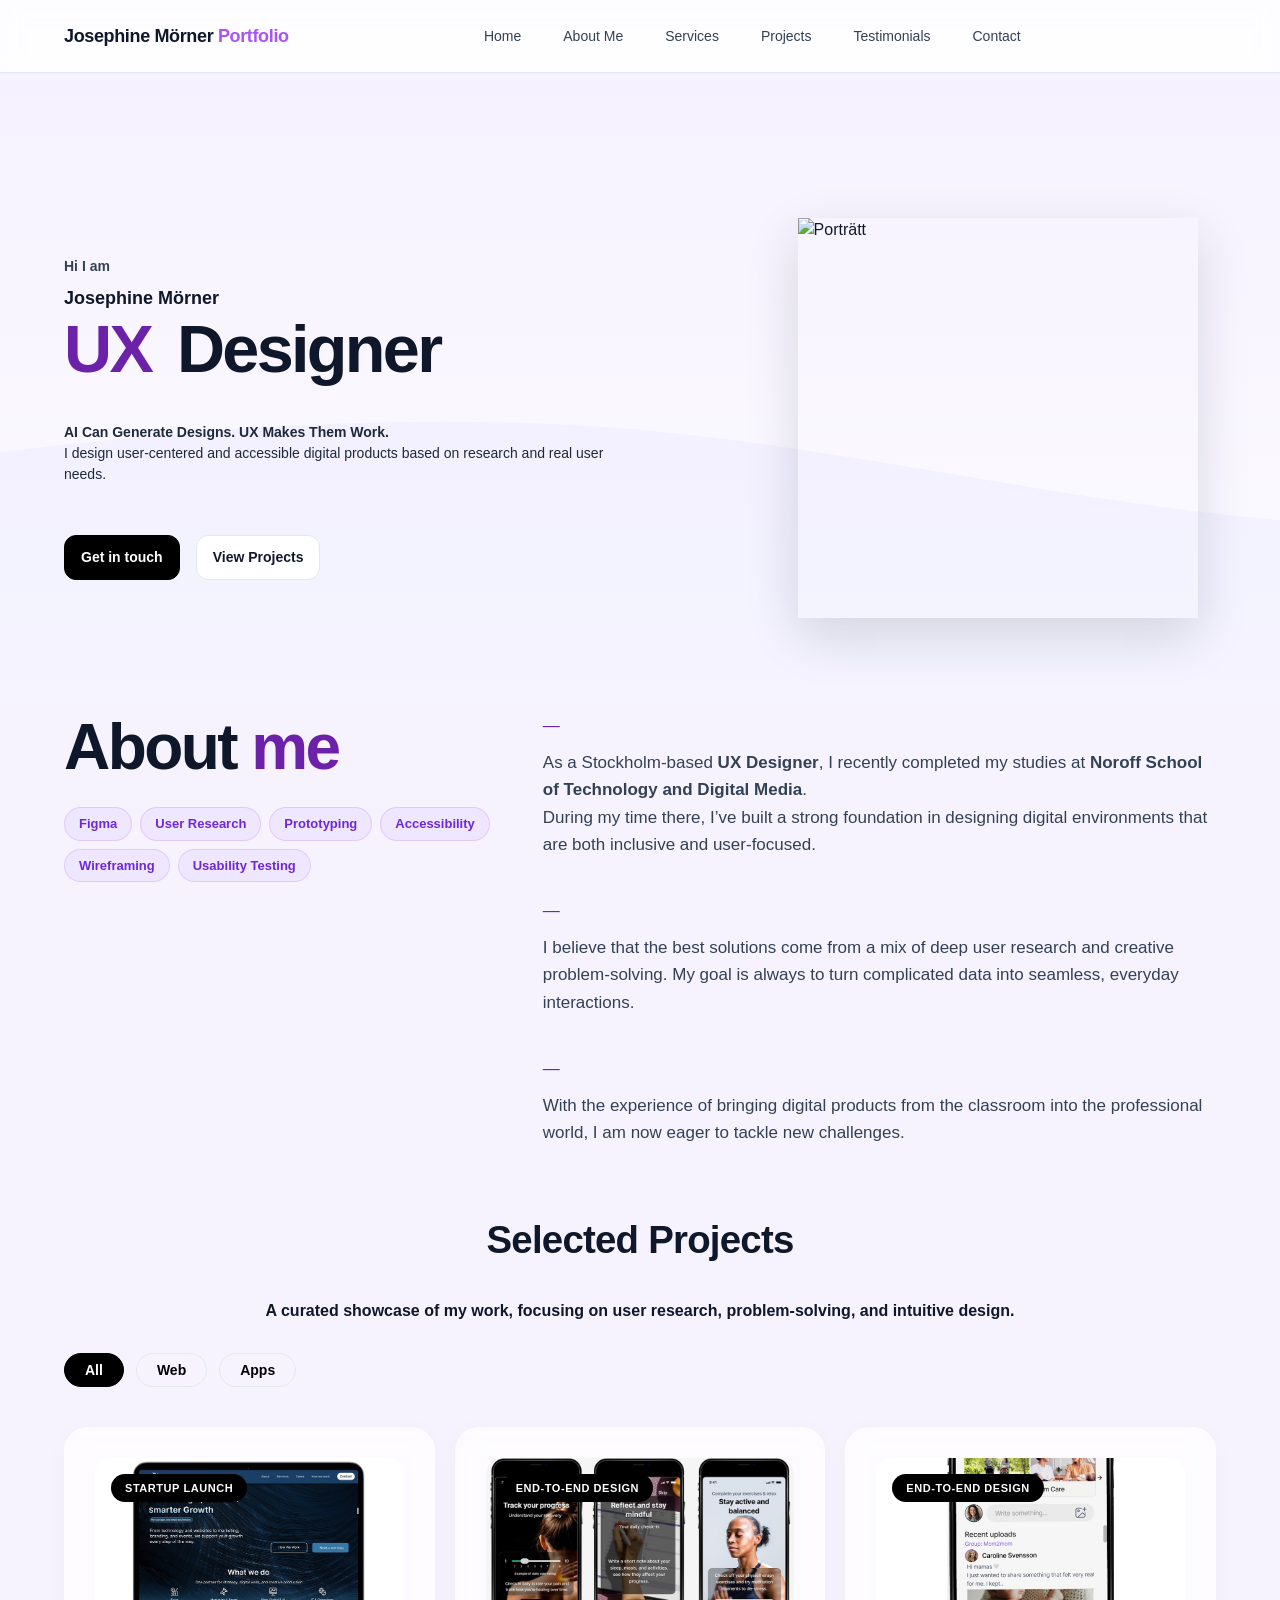
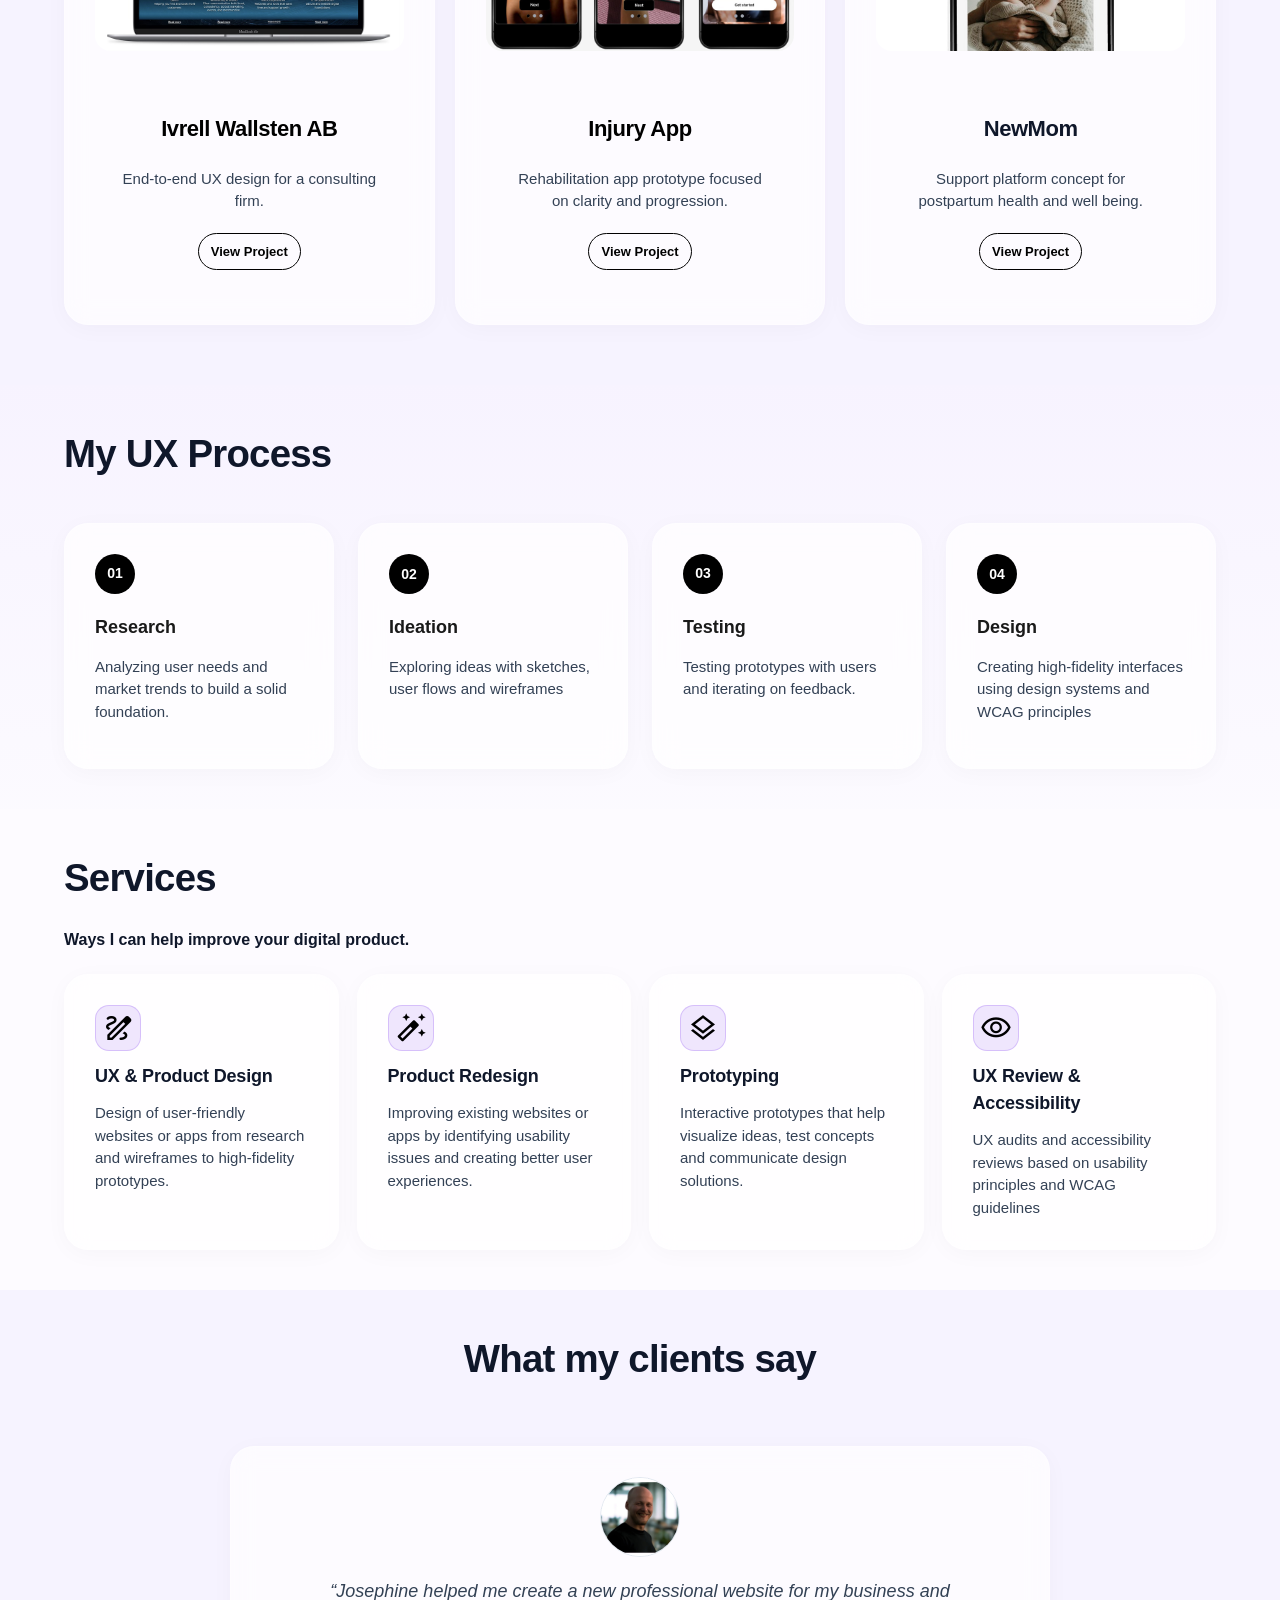
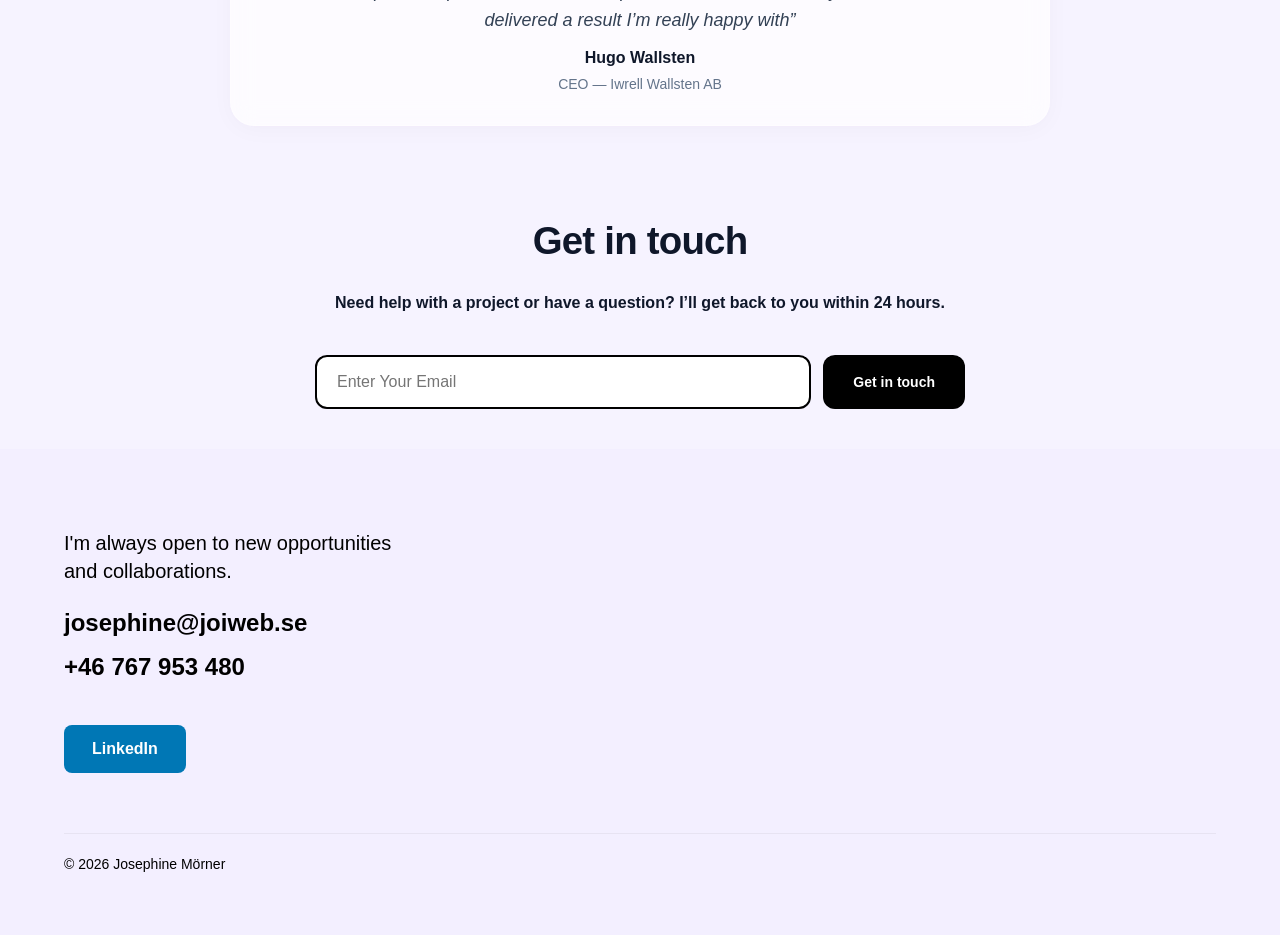
==== index.html @ e871b562 "Nystart på nya kontot" ====
<!doctype html>
<html lang="sv">
  <head>
    <!-- Grundinställningar -->
    <meta charset="UTF-8" />
    <meta name="viewport" content="width=device-width, initial-scale=1.0" />

    <!-- Typsnitt -->
    <link
      href="https://fonts.googleapis.com/css2?family=Inter:wght@400;500;600;700;800&display=swap"
      rel="stylesheet"
    />

    <!-- Google Material Symbols -->
    <link
      rel="stylesheet"
      href="https://fonts.googleapis.com/css2?family=Material+Symbols+Outlined:opsz,wght,FILL,GRAD@24,400,0,0"
    />

    <!-- För snabbare laddning av Google Fonts -->
    <link rel="preconnect" href="https://fonts.googleapis.com" />
    <link rel="preconnect" href="https://fonts.gstatic.com" crossorigin />

    <!-- Sidtitel -->
    <title>Josephine Mörner | UX Designer</title>

    <!-- Egen CSS -->
    <link rel="stylesheet" href="style.css" />
  </head>

  <body>
    <!-- =========================================
         HEADER / NAVIGATION
    ========================================== -->
    <header class="topbar">
      <div class="container nav">
        <!-- Logotyp / namn -->
        <a
          class="brand"
          href="#home"
          style="font-size: 18px; font-weight: 800; letter-spacing: -0.02em;"
        >
          Josephine Mörner
          <span style="font-weight: 700; color: #A855F7;">Portfolio</span>
        </a>

        <!-- Desktop-meny -->
        <nav class="nav-links" aria-label="Huvudmeny">
          <a href="#home">Home</a>
          <a href="#about">About Me</a>
          <a href="#services">Services</a>
          <a href="#projects">Projects</a>
          <a href="#testimonials">Testimonials</a>
          <a href="#contact">Contact</a>
        </nav>

        <!-- Knapp + hamburgermeny -->
        <div class="nav-cta">
         

          <button
            class="burger"
            id="burger"
            aria-label="Öppna meny"
            aria-expanded="false"
          >
            <span></span>
          </button>
        </div>
      </div>

      <!-- Mobilmeny -->
      <div class="container mobile-menu" id="mobileMenu" aria-label="Mobilmeny">
        <a href="#home">Home</a>
        <a href="#about">About Me</a>
        <a href="#what">What I do</a>
        <a href="#projects">Projects</a>
        <a href="#testimonials">Testimonials</a>
        <a href="#contact">Contact</a>
      </div>
    </header>

    <!-- =========================================
         HERO
    ========================================== -->
    <main id="home" class="hero">
      <div class="container hero-grid">
        <!-- Vänster sida: text -->
        <div>
          <p class="kicker">Hi I am</p>
          <p class="hero-name">Josephine Mörner</p>

          <h1 class="hero-title">
            <span class="ux">UX</span>
            <span>Designer</span>
          </h1>

          <p class="hero-blurb">
            <strong>AI Can Generate Designs. UX Makes Them Work.</strong><br />
            I design user-centered and accessible digital products based on
            research and real user needs.
          </p>

          <div class="hero-actions">
            <a class="btn primary" href="#contact">Get in touch</a>
            <a class="btn" href="#projects">View Projects</a>
          </div>
        </div>

        <!-- Höger sida: profilbild -->
        <aside class="hero-card" aria-label="Profilkort">
          <div class="avatar-wrap">
            <div class="avatar" aria-label="Profilbild">
              <img src="Josephine.jpg" alt="Porträtt" />
            </div>
          </div>
        </aside>
      </div>
    </main>

    <!-- =========================================
         ABOUT
    ========================================== -->
    <section id="about" class="section">
      <div class="container">
        <!-- Vänster kolumn -->
        <div class="about-left">
          <h2 class="about-title-large">
            About <span>me</span>
          </h2>

          <div class="about-skills">
            <span class="skill-tag">Figma</span>
            <span class="skill-tag">User Research</span>
            <span class="skill-tag">Prototyping</span>
            <span class="skill-tag">Accessibility</span>
            <span class="skill-tag">Wireframing</span>
            <span class="skill-tag">Usability Testing</span>
          </div>
        </div>

        <!-- Höger kolumn -->
        <div class="about-text-content">
         <p>
  As a Stockholm-based <strong>UX Designer</strong>, I recently completed my 
  studies at <strong>Noroff School of Technology and Digital Media</strong>. 
  <br />
  During my time there, I’ve built a strong foundation in designing digital 
  environments that are both inclusive and user-focused.
</p>

<p>
  I believe that the best solutions come from a mix of deep user research and 
  creative problem-solving. My goal is always to turn complicated data into 
  seamless, everyday interactions.
</p>

<p>
  With the experience of bringing digital products from the classroom into 
  the professional world, I am now eager to tackle new challenges.
</p>
        </div>
      </div>
    </section>

    <!-- =========================================
         PROJECTS
    ========================================== -->
    <section id="projects" class="section">
      <div class="container center">
        <h2 class="section-title">Selected Projects</h2>
        <h4>
          A curated showcase of my work, focusing on user research,
          problem-solving, and intuitive design.
        </h4>

        <!-- Filterknappar -->
        <div class="filters">
          <button class="btn pill active" data-filter="all">All</button>
          <button class="btn pill" data-filter="web">Web</button>
          <button class="btn pill" data-filter="apps">Apps</button>
        </div>

        <!-- Projekt-grid -->
        <div class="projects-grid" id="projectsGrid">
          <!-- Projekt 1 -->
          <article class="card project" data-tags="web">
            <div class="thumb">
              <img src="Ivrell.jpg" alt="Ivrell app preview" />
              <span class="badge">Startup Launch</span>
            </div>

            <div class="content">
              <h3
                style="color: #000000 !important; font-weight: 700; margin-bottom: 8px;"
              >
                Ivrell Wallsten AB
              </h3>

              <p
                style="color: #334155 !important; font-size: 15px; line-height: 1.5;"
              >
                End-to-end UX design for a consulting firm.
              </p>

              <div class="meta">
                <a class="btn pill" href="iwab.html" style="padding: 8px 12px;">
                  View Project
                </a>
              </div>
            </div>
          </article>

          <!-- Projekt 2 -->
          <article class="card project" data-tags="apps">
            <div class="thumb">
              <img src="injury-app.png" alt="Preview of Injury App interface" />
              <span class="badge">End-to-End Design</span>
            </div>

            <div class="content">
              <h3
                style="color: #000000 !important; font-weight: 700; margin-bottom: 8px;"
              >
                Injury App
              </h3>

              <p
                style="color: #334155 !important; font-size: 15px; line-height: 1.5;"
              >
                Rehabilitation app prototype focused on clarity and progression.
              </p>

              <div class="meta">
                <a class="btn pill" href="injury.html" style="padding: 8px 12px;">
                  View Project
                </a>
              </div>
            </div>
          </article>

          <!-- Projekt 3 -->
          <article class="card project" data-tags="apps">
            <div class="thumb">
              <img src="newmom.jpg" alt="Newmom App preview" />
              <span class="badge">End-to-End Design</span>
            </div>

            <div class="content">
              <h3>NewMom</h3>

              <p
                style="color: #334155 !important; font-size: 15px; line-height: 1.5;"
              >
                Support platform concept for postpartum health and well being.
              </p>

              <div class="meta">
                <a class="btn pill" href="newmom.html" style="padding: 8px 12px;">
                  View Project
                </a>
              </div>
            </div>
          </article>
        </div>
      </div>
    </section>

    <!-- =========================================
         UX PROCESS
    ========================================== -->
    <section class="section">
      <div class="container">
        <h2 class="section-title">My UX Process</h2>

        <div class="process-grid">
          <div class="process-card">
            <div class="process-number">01</div>
            <h3>Research</h3>
            <p
              style="color: #334155 !important; font-size: 15px; line-height: 1.5;"
            >
              Analyzing user needs and market trends to build a solid foundation.
            </p>
          </div>

          <div class="process-card">
            <div class="process-number">02</div>
            <h3>Ideation</h3>
            <p
              style="color: #334155 !important; font-size: 15px; line-height: 1.5;"
            >
              Exploring ideas with sketches, user flows and wireframes
            </p>
          </div>

          <div class="process-card">
            <div class="process-number">03</div>
            <h3>Testing</h3>
            <p
              style="color: #334155 !important; font-size: 15px; line-height: 1.5;"
            >
              Testing prototypes with users and iterating on feedback.
            </p>
          </div>

          <div class="process-card">
            <div class="process-number">04</div>
            <h3>Design</h3>
            <p
              style="color: #334155 !important; font-size: 15px; line-height: 1.5;"
            >
              Creating high-fidelity interfaces using design systems and WCAG
              principles
            </p>
          </div>
        </div>
      </div>
    </section>

    <!-- =========================================
         SERVICES
    ========================================== -->
    <section id="services" class="section">
      <div class="container">
        <h2 class="section-title">Services</h2>
        <h4>Ways I can help improve your digital product.</h4>

        <div class="services">
          <div class="service card">
            <span class="material-symbols-outlined icon">draw</span>
            <h3>UX & Product Design</h3>
            <p
              style="color: #334155 !important; font-size: 15px; line-height: 1.5;"
            >
              Design of user-friendly websites or apps from research and
              wireframes to high-fidelity prototypes.
            </p>
          </div>

          <div class="service card">
            <span class="material-symbols-outlined icon">auto_fix_high</span>
            <h3>Product Redesign</h3>
            <p
              style="color: #334155 !important; font-size: 15px; line-height: 1.5;"
            >
              Improving existing websites or apps by identifying usability
              issues and creating better user experiences.
            </p>
          </div>

          <div class="service card">
            <span class="material-symbols-outlined icon">layers</span>
            <h3>Prototyping</h3>
            <p
              style="color: #334155 !important; font-size: 15px; line-height: 1.5;"
            >
              Interactive prototypes that help visualize ideas, test concepts
              and communicate design solutions.
            </p>
          </div>

          <div class="service card">
            <span class="material-symbols-outlined icon">visibility</span>
            <h3>UX Review & Accessibility</h3>
            <p
              style="color: #334155 !important; font-size: 15px; line-height: 1.5;"
            >
              UX audits and accessibility reviews based on usability principles
              and WCAG guidelines
            </p>
          </div>
        </div>
      </div>
    </section>

    <!-- =========================================
         TESTIMONIALS
    ========================================== -->
    <section id="testimonials" class="section" style="padding-top: 10px;">
      <div class="container center">
        <h2 class="section-title">What my clients say</h2>

        <div class="testimonial-wrap" style="margin-top: 18px;">
          <div class="card testimonial" id="testimonialCard" aria-live="polite">
            <div class="t-avatar">
              <img
                id="tImg"
                src="https://images.unsplash.com/photo-1544723795-3fb6469f5b39?auto=format&fit=crop&w=240&q=80"
                alt="Kundporträtt"
              />
            </div>

            <div>
              <p class="quote" id="tQuote">
                “Lorem ipsum dolor sit amet consectetur. In enim cursus odio
                condimentum. Augue civit neque amet tellus orci adipiscing
                massa. Quis commodo ultrices…”
              </p>
              <p class="t-name" id="tName">Hugo Wolfsten</p>
              <p class="t-role" id="tRole">CEO — Iwaf Wolfsten AB</p>
            </div>
          </div>

          <div class="dots" id="dots" aria-label="Välj testimonial"></div>
        </div>
      </div>
    </section>

    <!-- =========================================
         CONTACT
    ========================================== -->
    <section id="contact" class="section contact">
      <div class="container">
        <h2 class="section-title">Get in touch</h2>
        <h4>
          Need help with a project or have a question? I’ll get back to you
          within 24 hours.
        </h4>

        <form
          class="contact-form"
          action="mailto:idaemmamaria0621@gmail.com"
          method="post"
          enctype="text/plain"
        >
          <input
            class="input"
            type="email"
            name="email"
            placeholder="Enter Your Email"
            required
          />
          <button class="btn primary" type="submit">Get in touch</button>
        </form>
      </div>
    </section>

    <!-- =========================================
         FOOTER
    ========================================== -->
    <footer style="background-color: #f3efff !important; padding: 60px 0; margin: 0;">
      <div class="container">
        <div style="margin-bottom: 40px;">
          <p
            style="color: #000000 !important; font-size: 20px !important; font-weight: 500; margin-bottom: 20px; line-height: 1.4;"
          >
            I'm always open to new opportunities<br />
            and collaborations.
          </p>

          <div style="display: flex; flex-direction: column; gap: 8px;">
            <a
              href="mailto:josephine@joiweb.se"
              style="color: #000000 !important; font-size: 24px !important; font-weight: 800; text-decoration: none;"
            >
              josephine@joiweb.se
            </a>

            <a
              href="tel:+46738333572"
              style="color: #000000 !important; font-size: 24px !important; font-weight: 800; text-decoration: none;"
            >
              +46 767 953 480
            </a>
          </div>
        </div>

        <div style="margin-bottom: 60px;">
          <a
            href=https://se.linkedin.com/in/josephine-mörner-71b071236
            target="_blank"
            style="display: inline-block; background-color: #0077b5; color: #ffffff; padding: 12px 28px; border-radius: 8px; text-decoration: none; font-weight: 700; font-size: 16px;"
          >
            LinkedIn
          </a>
        </div>

        <div style="border-top: 1px solid rgba(0,0,0,0.05); padding-top: 20px;">
          <p style="color: #000000; font-size: 14px; margin: 0;">
            © 2026 Josephine Mörner
          </p>
        </div>
      </div>
    </footer>

    <!-- =========================================
         JAVASCRIPT
         Här ligger mobilmeny, projektfilter och testimonials
    ========================================== -->
    <script>
      /* -----------------------------------------
         MOBILMENY
         Öppnar och stänger hamburgermenyn
      ----------------------------------------- */
      const burger = document.getElementById("burger");
      const mobileMenu = document.getElementById("mobileMenu");

      burger?.addEventListener("click", () => {
        const isOpen = mobileMenu.classList.toggle("show");
        burger.setAttribute("aria-expanded", String(isOpen));
      });

      /* Stänger mobilmenyn när man klickar på en länk */
      mobileMenu?.querySelectorAll("a").forEach((a) => {
        a.addEventListener("click", () => {
          mobileMenu.classList.remove("show");
          burger.setAttribute("aria-expanded", "false");
        });
      });

      /* -----------------------------------------
         PROJEKTFILTER
         Filtrerar projekt beroende på vald knapp
      ----------------------------------------- */
      const filterButtons = document.querySelectorAll("[data-filter]");
      const projectCards = document.querySelectorAll(".project");

      filterButtons.forEach((btn) => {
        btn.addEventListener("click", () => {
          filterButtons.forEach((b) => b.classList.remove("active"));
          btn.classList.add("active");

          const filter = btn.getAttribute("data-filter");

          projectCards.forEach((card) => {
            const tags = (card.getAttribute("data-tags") || "")
              .split(",")
              .map((t) => t.trim());

            const show = filter === "all" || tags.includes(filter);
            card.style.display = show ? "flex" : "none";
          });
        });
      });

      /* -----------------------------------------
         TESTIMONIALS
         Enkel slider för kundomdömen
      ----------------------------------------- */
      const testimonials = [
        {
          img: "Hugo.jpg",
          quote:
            "“Josephine helped me create a new professional website for my business and delivered a result I’m really happy with",
          name: "Hugo Wallsten",
          role: "CEO — Iwrell Wallsten AB",
        },
      ];

      const tImg = document.getElementById("tImg");
      const tQuote = document.getElementById("tQuote");
      const tName = document.getElementById("tName");
      const tRole = document.getElementById("tRole");
      const dots = document.getElementById("dots");

      let current = 0;

      function renderDots() {
        dots.innerHTML = "";

        testimonials.forEach((_, i) => {
          const d = document.createElement("button");
          d.className = "dot" + (i === current ? " active" : "");
          d.setAttribute("aria-label", "Testimonial " + (i + 1));

          d.addEventListener("click", () => {
            current = i;
            renderTestimonial();
          });

          dots.appendChild(d);
        });
      }

      function renderTestimonial() {
        const t = testimonials[current];

        tImg.src = t.img;
        tQuote.textContent = t.quote.replaceAll("“", "").replaceAll("”", "");
        tQuote.textContent = "“" + tQuote.textContent + "”";
        tName.textContent = t.name;
        tRole.textContent = t.role;

        dots
          .querySelectorAll(".dot")
          .forEach((d, i) => d.classList.toggle("active", i === current));
      }

      renderDots();
      renderTestimonial();

      /* Auto-rotate */
      setInterval(() => {
        current = (current + 1) % testimonials.length;
        renderTestimonial();
      }, 6500);

      /* Footer-år
         OBS: Den här raden kräver ett element med id="year" för att fungera */
      document.getElementById("year").textContent = new Date().getFullYear();
    </script>
  </body>
</html>
---- style.css ----
:root {
        --bg: #ffffff;
        --text: #0f172a;
        --muted: #64748b;
        --border: #e2e8f0;
        --soft: #f8fafc;

        --primary: #6B21A8; /* lila */
        --primary-2: #6B21A8;
        --primary-soft: rgba(124, 58, 237, 0.12);

        --radius-xl: 22px;
        --radius-lg: 16px;
        --shadow: 0 14px 40px rgba(15, 23, 42, 0.08);
        --shadow-soft: 0 10px 24px rgba(15, 23, 42, 0.06);
      }

      * {
        box-sizing: border-box;
      }

      html,
      body {
        height: 100%;
      }

      body {
        margin: 0;
        font-family: Inter, system-ui, -apple-system, Segoe UI, Roboto, Arial, sans-serif;
        color: var(--text);
        background: var(--bg);
        line-height: 1.5;
      }

      a {
        color: inherit;
        text-decoration: none;
      }

      img {
        max-width: 100%;
        display: block;
      }

      /* Layout */
      .container {
        width: min(1120px, calc(100% - 48px));
        margin: 0 auto;
      }

      .section {
        padding: 72px 0;
      }

      .section-title {
        font-size: clamp(28px, 3vw, 40px);
        font-weight: 800;
        margin: 0 0 10px;
        letter-spacing: -0.02em;
      }

      .section-subtitle {
        margin: 0 auto 28px;
        max-width: 720px;
        color: var(--muted);
        font-size: 14px;
      }

      /* --- Uppdaterad Top Nav --- */
.topbar {
  position: sticky;
  top: 0;
  z-index: 30;
  background: rgba(255, 255, 255, 0.82);
  backdrop-filter: blur(10px);
  border-bottom: 1px solid var(--border);
}

/* Denna styr hur nära kanten namnet och knappen hamnar */
.container {
  width: 90%; 
  max-width: 1200px; /* Ändra till 1400px om du vill ha det ännu bredare */
  margin: 0 auto; 
}

.nav {
  height: 72px;
  display: flex;
  align-items: center;
  /* Justify-content sköter spridningen automatiskt inom containern */
  justify-content: space-between; 
}

.brand {
  font-weight: 800;
  font-size: 20px;
  letter-spacing: -0.02em;
}

.nav-links {
  display: flex;
  gap: 25px;
  align-items: center;
}

.nav-links a {
  font-size: 14px;
  font-weight: 500;
  color: #334155;
  transition: color 0.2s;
}

.nav-links a:hover {
  color: var(--primary);
}

      .nav-links {
        display: flex;
        gap: 22px;
        align-items: center;
        font-weight: 500;
        color: #334155;
      }

      .nav-links a {
        font-size: 14px;
        padding: 8px 10px;
        border-radius: 10px;
      }

      .nav-links a:hover {
        background: var(--soft);
      }

      .nav-cta {
        display: flex;
        gap: 10px;
        align-items: center;
      }

      .btn {
        display: inline-flex;
        align-items: center;
        justify-content: center;
        gap: 10px;
        padding: 11px 16px;
        border-radius: 12px;
        border: 1px solid var(--border);
        background: #fff;
        font-weight: 600;
        font-size: 14px;
        cursor: pointer;
        transition: transform 0.12s ease, box-shadow 0.12s ease, background 0.12s ease, border-color 0.12s ease;
        user-select: none;
      }

      .btn:hover {
        transform: translateY(-1px);
        box-shadow: var(--shadow-soft);
      }

      
      .btn.primary {
  background-color: #000000; /* HELSVART bakgrund */
  color: #ffffff !important;   /* HELVIT text (använd !important om lila texten hänger kvar) */
  border-color: #000000;      /* HELSVART ram */
  transition: background-color 0.3s, border-color 0.3s, color 0.3s;
}

/* Hover-effekt (vad som händer när muspekaren är över knappen) */
.btn.primary:hover {
  background-color: #333333; /* Lite ljusare grå/svart för att visa interaktion */
  border-color: #333333;
  color: #ffffff;
}

      .btn.ghost {
        background: transparent;
      }

      .btn.pill {
        padding: 8px 14px;
        border-radius: 999px;
        font-weight: 600;
        font-size: 13px;
      }

      .btn.pill.active {
        background: var(--primary);
        color: #fff;
        border-color: transparent;
      }

      /* Mobile nav */
      .burger {
        display: none;
        width: 44px;
        height: 44px;
        border-radius: 12px;
        border: 1px solid var(--border);
        background: #fff;
        align-items: center;
        justify-content: center;
        cursor: pointer;
      }

      .burger span {
        width: 18px;
        height: 2px;
        background: #334155;
        position: relative;
        display: block;
      }
      .burger span::before,
      .burger span::after {
        content: "";
        position: absolute;
        left: 0;
        width: 18px;
        height: 2px;
        background: #334155;
      }
      .burger span::before {
        top: -6px;
      }
      .burger span::after {
        top: 6px;
      }

      .mobile-menu {
        display: none;
        border-top: 1px solid var(--border);
        padding: 12px 0 18px;
      }
      .mobile-menu a {
        display: block;
        padding: 12px 0;
        color: #334155;
        font-weight: 600;
        font-size: 14px;
      }

      /* Hero */
   .hero {
  padding: 70px 0 50px;
  background: linear-gradient(180deg, #ffffff 0%, #f3efff 100%);
  position: relative;
}
.hero-grid {
  display: grid;
  grid-template-columns: 1.2fr 0.8fr; /* Ger texten lite mer utrymme än bilden */
  align-items: center;
  gap: 60px; /* Ökar avståndet mellan din text och din cirkulära bild */
}

      .kicker {
        font-size: 14px;
        font-weight: 600;
        color: #334155;
        margin: 0 0 8px;
      }

      .hero-name {
        font-size: 18px;
        font-weight: 600;
        margin: 0 0 6px;
        color: #0f172a;
      }

      .hero-title {
        font-size: clamp(44px, 5.2vw, 70px);
        font-weight: 900;
        letter-spacing: -0.04em;
        line-height: 0.95;
        margin: 0 0 16px;
      }

      .hero-title .ux {
        color: var(--primary);
        display: inline-block;
        margin-right: 10px;
      }

      .hero-blurb {
  max-width: 560px;
  color: #1e293b;
  font-size: 14px;
  margin: 40px 0 40px;
}

      .hero-actions {
        display: flex;
        gap: 12px;
        flex-wrap: wrap;
        margin: 14px 0 0;
      }

      .hero-card {
  background: none;
  border: none;
  box-shadow: none;
  padding: 0;
}

      .avatar-wrap {
        display: grid;
        place-items: center;
        gap: 14px;
      }

      .avatar {
        width: 400px;
        aspect-ratio: 1 / 1;
        border-radius: px;
        overflow: hidden;
        box-shadow: 0 18px 50px rgba(15, 23, 42, 0.14);
        
      }
.avatar img {
  width: 100%;
  height: 100%;
  object-fit: cover; /* Säkerställer att bilden fyller cirkeln */
  
  /* Det här flyttar bilden: 
     Första värdet är horisontellt (center), 
     andra värdet är vertikalt (testa t.ex. 20% eller 'top') */
  object-position: center 20%; 
}
   .social {
  margin: top 0px;
  display: inline-flex;
  align-items: center;
  justify-content: center;
  width: 42px;
  height: 42px;
  border-radius: 10px;
  border: 1.5px solid #e2e8f0;
  background: #fff;
  transition: all 0.3s ease;
  color: #000000;
  text-decoration: none;
}
.social svg {
  width: 20px;
  height: 20px;
  display: block;
  margin: auto;
  position: relative;
  top: 7px;
  fill: currentColor;
}

.social:hover {
  box-shadow: var(--shadow-soft);
  transform: translateY(-3px); /* Lite mer distinkt lyft */
  border-color: #4F46E5; /* Ramen blir lila vid hovring */
  color: #4F46E5;        /* Ikonen blir lila vid hovring */
}

      /* About */
      .about-grid {
        display: grid;
        grid-template-columns: 1fr;
        gap: 16px;
        max-width: 780px;

        .about-grid-new {
  display: grid;
  grid-template-columns: 1fr 1fr;
  gap: 80px;
  text-align: left;
  margin-top: 40px;
}

.about-intro h2 {
  font-size: 48px;
  margin-bottom: 20px;
}

/* De horisontella linjerna från din skiss */
.detail-block {
  border-top: 1px solid #e2e8f0; 
  padding: 24px 0;
}
      }
      

      .card {
        background: #fff;
        border: 1px solid var(--border);
        border-radius: var(--radius-xl);
        padding: 22px;
        box-shadow: var(--shadow-soft);
      }

      /* What I do */
      .services {
        margin-top: 22px;
        display: grid;
        grid-template-columns: repeat(4, 1fr);
        gap: 18px;
      }

      .service {
        position: relative;
        overflow: hidden;
      }

      .service .icon {
        width: 46px;
        height: 46px;
        border-radius: 14px;
        display: grid;
        place-items: center;
        background: var(--primary-soft);
        border: 1px solid rgba(124, 58, 237, 0.22);
        margin-bottom: 12px;
      }

      .service h3 {
        margin: 0 0 8px;
        font-size: 16px;
        font-weight: 800;
        letter-spacing: -0.02em;
      }

      .service p {
        margin: 0;
        font-size: 13px;
        color: var(--muted);
      }

      /* Projects */
     .filters {
  display: flex;
  gap: 12px;
  flex-wrap: wrap;
  justify-content: flex-start; /* Flyttar filter-knapparna till vänster */
  margin: 30px 0 40px;
}

/* De runda filter-knapparna */
.filters .btn.pill {
  background: transparent;
  color: #000;
  border: 1px solid #e2e8f0;
  padding: 8px 20px;
  font-size: 14px;
  font-weight: 600;
  transition: all 0.3s ease;
}

.filters .btn.pill.active {
  background: #000; /* Svart när den är vald */
  color: #fff;
  border-color: #000;
}

.filters .btn.pill:hover:not(.active) {
  border-color: #000;
  background: #f8f8f8;
}

/* Projekt-grid */
.projects-grid {
  display: grid;
  grid-template-columns: repeat(auto-fill, minmax(340px, 1fr));
  gap: 32px;
}

/* Själva projektkorten */
.card.project {
  background: #fff;
  border: 1px solid #f1f1f1;
  border-radius: 24px;
  overflow: hidden;
  transition: all 0.4s cubic-bezier(0.165, 0.84, 0.44, 1);
  display: flex;
  flex-direction: column;
}

.card.project:hover {
  transform: translateY(-8px);
  box-shadow: 0 20px 40px rgba(0, 0, 0, 0.08);
  border-color: #000; /* Ramen blir svart vid hover */
}

/* Bildbehållaren */
.thumb {
  position: relative;
  aspect-ratio: 16 / 10;
  overflow: hidden;
}

.thumb img {
  width: 100%;
  height: 100%;
  object-fit: cover;
  transition: transform 0.5s ease;
}

.card.project:hover .thumb img {
  transform: scale(1.05); /* Bilden zoomar in lite vid hover */
}

/* Badgen på bilden */
.badge {
  /* Din nya färgstil */
  background: #000000 !important;
  color: #ffffff !important;
  border: none !important;

  /* Behåll dessa för att den ska se ut som en badge */
  position: absolute;
  top: 16px;
  left: 16px;
  padding: 6px 14px;
  border-radius: 100px; /* Gör den rundad */
  font-size: 11px;
  font-weight: 800;
  text-transform: uppercase;
  letter-spacing: 0.05em;
  z-index: 2;
}

/* Innehållet i kortet */
.content {
  padding: 24px;
  display: flex;
  flex-direction: column;
  flex-grow: 1;
}

.content h3 {
  font-size: 22px;
  font-weight: 800;
  margin-bottom: 8px;
  letter-spacing: -0.02em;
}

.content p {
  font-size: 15px;
  color: #64748b;
  line-height: 1.6;
  margin-bottom: 20px;
}

/* "View Project" länken */
.meta .btn.pill {
  display: inline-block;
  padding: 10px 20px;
  background: transparent;
  color: #000;
  border: 1px solid #000;
  border-radius: 100px;
  font-weight: 700;
  font-size: 13px;
  transition: all 0.3s ease;
}

.meta .btn.pill:hover {
  background: #000;
  color: #fff;
}

      
/* Testimonials - Centrerad layout */
.testimonial-wrap {
  display: grid;
  place-items: center;
  padding: 40px 0;
}

.testimonial {
  width: min(820px, 100%);
  display: flex;            /* Ändrat från grid till flex */
  flex-direction: column;   /* Staplar elementen på höjden */
  align-items: center;      /* Centrerar elementen vågrätt */
  text-align: center;       /* Centrerar själva texten */
  gap: 20px;
}

.t-avatar {
  width: 80px;              /* Gjorde den lite större för bättre balans */
  height: 80px;
  border-radius: 999px;
  background: #e5e7eb;
  border: 1px solid var(--border);
  overflow: hidden;
  /* Ingen margin behövs när vi kör align-items: center */
}

.quote {
  color: #334155;
  font-size: 18px;          /* Lite större text blir snyggare när den är centrerad */
  font-style: italic;       /* Valfritt: ger citatkänsla */
  line-height: 1.6;
  max-width: 650px;         /* Förhindrar att textraderna blir för långa */
  margin: 0 auto 12px;
}

.t-name {
  font-weight: 800;
  font-size: 16px;
  margin: 0;
}

.t-role {
  margin: 4px 0 0;
  color: var(--muted);
  font-size: 14px;
}


      .dots {
        display: flex;
        gap: 8px;
        justify-content: center;
        margin-top: 16px;
      }

      .dot {
        width: 32px;
        height: 6px;
        border-radius: 999px;
        background: #e2e8f0;
        border: 1px solid #e2e8f0;
        cursor: pointer;
      }
      .dots-container, .dot {
  display: none !important; /* Döljer prickarna helt */
}

      /* Contact */
      .contact {
        text-align: center;
      }

      /* Denna del ser till att hela bakgrunden bakom "Get in touch" blir lila */
.contact {
  background-color: #f3efff !important; /* Samma lila som footern */
  padding: 100px 0; /* Ger luft över och under texten */
  margin-top: 0; 
  margin-bottom: 0;
}
/* Denna del styr bredden på hela raden (input + knapp) */
.contact-form {
  display: flex;
  gap: 12px;
  margin: 40px auto 0; /* Centrerar formuläret */
  width: 100%;
  max-width: 650px; /* Ändra till 800px om du vill ha den ännu bredare */
}

/* Din befintliga kod fortsätter här... */
.contact-form .input {
  border: 2px solid #000000 !important;
  background: #ffffff;
  height: 54px;
  padding: 0 20px;
  border-radius: 12px;
  flex: 1; /* Detta gör att fältet fyller ut allt utrymme som finns kvar */
}
      .contact-form .input {
  border: 2px solid #000000 !important; /* Gör ramen kolsvart och tydlig */
  background: #ffffff;
  height: 54px;
  padding: 0 20px;
  border-radius: 12px;
  flex: 1;
  font-size: 16px;
}

/* Gör knappen lika hög som inputfältet för symmetri */
.contact-form .btn.primary {
  height: 54px;
  background: #000000;
  color: #ffffff;
  border: none;
  padding: 0 30px;
  font-weight: 700;
}

      .input:focus {
        border-color: rgba(124, 58, 237, 0.6);
        box-shadow: 0 0 0 4px rgba(124, 58, 237, 0.12);
      }

     /* --- Uppdaterad Footer som matchar lila sektion --- */
footer {
  padding: 60px 0 80px;      /* Mer luft i botten ser proffsigare ut */
  background-color: #f3efff; /* Samma färg som Contact-sektionen */
  border-top: none;          /* Tar bort linjen så färgerna flyter ihop */
  color: var(--muted);
  font-size: 14px;           /* Lite större för bättre läsbarhet */
  margin-top: -1px;          /* Säkerställer att det inte finns någon glipa */
}

/* Om du vill ha en väldigt svag linje för att ändå separera lite */
.footer-content {
  border-top: 1px solid rgba(0, 0, 0, 0.05); 
  padding-top: 40px;
  display: flex;
  justify-content: space-between;
  align-items: flex-end;
}

      /* Helpers */
      .center {
        text-align: center;
      }

      .muted {
        color: var(--muted);
      }

      /* Responsive */
      @media (max-width: 980px) {
        .hero-grid {
          grid-template-columns: 1fr;
        }
        .hero-card {
          order: -1;
        }
        .hero::after {
  content: "";
  position: absolute;
  bottom: 0;
  left: 0;
  width: 100%;
  height: 0px; /* Höjden på vågen */
  background-color: #ffffff; /* Samma färg som sektionen under */
  clip-path: ellipse(80% 100% at 50% 100%);
}
        .services {
          grid-template-columns: repeat(2, 1fr);
        }
        .projects-grid {
          grid-template-columns: repeat(2, 1fr);
        }
      }

      @media (max-width: 720px) {
        .nav-links {
          display: none;
        }
        .burger {
          display: inline-flex;
        }
        .mobile-menu.show {
          display: block;
        }
        .contact-form {
          grid-template-columns: 1fr;
        }
        .services {
          grid-template-columns: 1fr;
        }
        .projects-grid {
          grid-template-columns: 1fr;
        }
        .testimonial {
          grid-template-columns: 1fr;
          text-align: left;
        }
      }

      /* Force-center About */
#about .about-grid {
  max-width: none;          /* tar bort gamla max-width */
  display: flex;            /* byter från grid till flex */
  justify-content: center;  /* centrerar kortet */
}

#about .card {
  width: min(700px, 100%);  /* gör kortet smalare och centrerbart */
  margin: 0 auto;           /* extra säker centrering */
  text-align: center;       /* centrerar texten */
}


body {
    /* 1. Mjuk, ljuslila tonad bakgrund som täcker hela sidan */
    background: linear-gradient(
        to bottom, 
        #f5f0ff 0%, /* En väldigt blek, varm lila */
        #ffffff 100%
    );
    margin: 0;
    font-family: 'Poppins', sans-serif; /* Din befintliga font */
}

/* 2. En container för din herosektion som får en SVG-våg som bakgrund */
#home.hero {
    /* SVG-våg i nederkanten */
    background-image: url('data:image/svg+xml;charset=utf8,<svg xmlns="http://www.w3.org/2000/svg" viewBox="0 0 1440 320"><path fill="%23dbdcff" fill-opacity="0.25" d="M0,256L60,245.3C120,235,240,213,360,197.3C480,181,600,171,720,181.3C840,192,960,224,1080,229.3C1200,235,1320,213,1380,202.7L1440,192L1440,320L1380,320C1320,320,1200,320,1080,320C960,320,840,320,720,320C600,320,480,320,360,320C240,320,120,320,60,320L0,320Z"></path></svg>');
    background-size: cover;
    background-repeat: no-repeat;
    background-position: bottom; /* Placerar vågen längst ner i hero-sektionen */
    
    /* Behåll eller justera din befintliga padding för att skapa avstånd */
    padding-top: 80px; 
    padding-bottom: 140px; /* Mer utrymme nedtill så vågen inte täcker text */
    position: relative; /* Viktigt för placeringen av barn-element */
    z-index: 1; /* Så att texten ligger över vågen */
}

/* --- Justeringar för element inuti --- */

.hero-content {
    /* Se till att innehållet är centrerat eller flyter som det ska */
    display: flex;
    justify-content: space-between;
    align-items: center;
    position: relative;
    z-index: 2; /* Ligger över vågen */
}

/* Valfritt: Om du vill att dina portföljkort ska sticka ut lite mer mot den lila bakgrunden */
.project-card, .blog-card {
    background-color: rgba(255, 255, 255, 0.9); /* Halvgenomskinlig vit */
    backdrop-filter: blur(5px); /* En liten 'frostad' effekt */
}

/* --- Slut på CSS-kod --- */
/* Process Section Styling */
.process-grid {
  display: grid;
  grid-template-columns: repeat(auto-fit, minmax(240px, 1fr));
  gap: 24px;
  margin-top: 40px;
}

.process-card {
  padding: 30px;
  background: #fff;
  border: 1px solid #eee;
  border-radius: 16px;
  text-align: left;
}

/* Cirkeln med siffran - ersätter ikonerna */
.process-number {
  width: 40px;
  height: 40px;
  background: #000; /* Svart för att matcha dina nya knappar */
  color: #fff;
  border-radius: 50%;
  display: flex;
  align-items: center;
  justify-content: center;
  font-weight: bold;
  margin-bottom: 20px;
  font-size: 14px;
}

.process-card h3 {
  margin-bottom: 10px;
  font-size: 18px;
  color: #1a1a1a;
}

.process-card p {
  font-size: 14px;
  color: #666;
  line-height: 1.5;
}


/* Ta bort det vita gapet mellan lila och vitt */
.hero {
  position: relative;
  overflow: hidden;
  /* Minska padding-bottom så att nästa sektion kan komma närmare */
  padding-bottom: 80px; 
}

#about {
  /* Vi tar bort padding-top helt för att den ska ligga kloss an vågen */
  padding-top: 0 !important; 
  margin-top: 0;
  position: relative;
  z-index: 10;
}



/* Gör About-sektionen lila istället för vit */
#about {
  background-color: #f3efff !important; /* Din svagt lila färg */
  padding-top: 5px !important;
  padding-bottom: 60px !important;
  margin-top: -2px !important; /* Tar bort eventuella glipor */
}

/* VIKTIGT: Justera vågen (clip-path) så den också är lila */
.hero::after {
  background-color: #f3efff !important; /* Matcha exakt med About-sektionen */
}

/* Om du vill att även projekt-sektionen ska vara lila, lägg till detta: */
/* #projects { background-color: #f3efff !important; } */

.footer-content {
  display: flex;
  justify-content: space-between;
  align-items: flex-end;
  padding: 40px 0;
}

.footer-blurb {
  font-size: 14px;
  max-width: 300px;
  margin-bottom: 12px;
  color: #64748b;
}

.footer-contacts a {
  display: block;
  font-weight: 700;
  font-size: 16px;
  margin-top: 4px;
  transition: color 0.2s;
}

.footer-contacts a:hover {
  color: #7c3aed;
}

services {
  display: grid;
  grid-template-columns: repeat(auto-fit, minmax(250px, 1fr));
  gap: 24px;
  margin-top: 40px;
}

.service.card {
  padding: 32px;
  text-align: left;
  border-radius: 20px;
  background: #ffffff;
  border: 1px solid var(--border);
  transition: transform 0.3s ease, box-shadow 0.3s ease;
}

.service.card:hover {
  transform: translateY(-5px);
  box-shadow: 0 12px 30px rgba(0,0,0,0.08);
}

.service h3 {
  font-size: 18px;
  font-weight: 800;
  margin-bottom: 12px;
  letter-spacing: -0.01em;
}

.service p {
  font-size: 14px;
  color: var(--muted);
  line-height: 1.6;
}

#services .section-subtitle {
  text-align: left;    /* Tvingar texten till vänster */
  margin-left: 0;      /* Tar bort eventuell automatisk centrering */
  max-width: 600px;    /* Gör att texten inte blir för bred och svårläst */
  margin-bottom: 40px; /* Ger luft ner till dina service-kort */
}



/* Samma storlek som dina tidigare ikoner */
.material-symbols-outlined {
  font-size: 32px; /* Samma storlek som dina tidigare ikoner */
  color: #000000;  /* Gör dem helt svarta */
  margin-bottom: 16px;
  display: block;
}

/* Om du vill att de ska bli lila när man hovrar på kortet: */
.service.card:hover .material-symbols-outlined {
  color: #4F46E5; /* Din nya lila färg */
  transition: color 0.3s ease;
}

.hero img {
  display: block;
  margin: 0 auto;
}

.hero-actions {
  margin-top: 50px;
  margin-bottom:0px;
  display: flex;
  gap: 16px;
}



.footer-contacts .social {
  margin-top: 12px;
}

.footer-contacts .social {
  margin-top: 12px;
}

CSS
/* --- BEHÅLL HERO - GÖR RESTEN ENHETLIGT --- */

/* 1. Sätt den ljusa färgen på alla sektioner UNDER heron */
#about, 
#services, 
#projects, 
#testimonials, 
.contact, 
footer {
    background-color: #fdfbff !important; /* Den ljusa färgen från din projekt-sektion */
    background-image: none !important;
    border: none !important;
    margin-top: 0 !important;
}

/* 2. Flytta upp About-texten så den syns lite tidigare */
#about {
    padding-top: 10px !important; /* Minskar gapet direkt efter vågen */
}

/* 3. Se till att det inte finns några vita glipor mellan sektionerna */
.section {
    margin-bottom: 0 !important;
}

/* 4. Fixa containrarna så de inte har egen bakgrund */
.container {
    background: transparent !important;
}


/* --- Tvinga samma färg på ALLT under Heron --- */

/* 1. Basfärgen för alla sektioner - Harmoniserad */
#about, 
#uxprocess
#services, 
#projects, 
#testimonials, 
.process-section, /* Se till att denna klass matchar din HTML för UX-processen */
.contact, 
footer {
    background-color: #f6f3ff !important; /* Din fastställda projekt-lila */
    border: none !important;
}


/* 2. Fixa specifikt korten i UX-processen om de är vita */
.process-card {
    background-color: #ffffff !important; /* Behåll korten vita om du vill att de ska "poppa" */
    border: 1px solid var(--border) !important;
}

/* 3. Om du vill att även bakgrunden BAKOM process-korten ska vara samma lila */
.process-grid {
    background: transparent !important;
}

/* 4. Dubbelkoll för About-sektionen */
section#about {
    background-color: #f6f3ff !important;
    margin-top: -1px !important; /* Tar bort glipan efter vågen */
}

/* --- SNYGGA EFFEKTER PÅ ALLA KORT --- */

/* 1. Grundstil för alla kort (Projekt, Services, Process) */
.card, 
.project, 
.service.card, 
.process-card,
.testimonial {
    background: rgba(255, 255, 255, 0.7) !important; /* Halvgenomskinlig vit */
    backdrop-filter: blur(12px) saturate(180%);     /* Glassmorphism-effekt */
    -webkit-backdrop-filter: blur(12px) saturate(180%);
    border: 1px solid rgba(255, 255, 255, 0.3) !important;
    border-radius: 24px !important;
    padding: 30px !important;
    transition: all 0.4s cubic-bezier(0.165, 0.84, 0.44, 1) !important;
    box-shadow: 0 4px 24px -1px rgba(0, 0, 0, 0.03) !important;
}

/* 2. Effekt när man för muspekaren över korten */
.card:hover, 
.project:hover, 
.service.card:hover, 
.process-card:hover {
    transform: translateY(-8px) scale(1.02); /* Lyfter och förstorar lite */
    background: rgba(255, 255, 255, 0.9) !important;
    border-color: var(--primary) !important; /* Din lila färg blir ramen vid hover */
    box-shadow: 0 20px 40px rgba(168, 85, 247, 0.12) !important; /* Lila tonad skugga */
}

/* 3. Gör bilderna i projektkorten lite snyggare */
.thumb {
    border-radius: 16px !important;
    margin-bottom: 15px;
    overflow: hidden;
}

.thumb img {
    transition: transform 0.6s ease !important;
}

.card.project:hover .thumb img {
    transform: scale(1.1); /* Zooma in bilden mjukt vid hover */
}

/* --- MODERN LAYOUT FÖR ABOUT ME --- */

#about .container {
    display: grid;
    grid-template-columns: 1fr 1fr; /* Delar upp sidan i två kolumner */
    gap: 80px;
    padding: 120px 0; /* Mer luft gör att det känns exklusivt */
    align-items: start;
}

/* Den stora "Hej"-texten */
.about-title-large {
    font-size: clamp(40px, 5vw, 64px);
    font-weight: 900;
    line-height: 1.1;
    letter-spacing: -0.04em;
    color: #0f172a;
}

.about-title-large span {
    color: var(--primary); /* Gör "Ida Kilander" lila */
}

/* Den högra kolumnen med brödtext */
.about-text-content {
    display: flex;
    flex-direction: column;
    gap: 24px;
}

.about-text-content p {
    font-size: 18px;
    line-height: 1.8;
    color: #475569;
    margin: 0;
}

/* En diskret detalj: en liten "stjärna" eller punkt framför texten */
.about-text-content p::before {
    content: "—";
    display: block;
    color: var(--primary);
    margin-bottom: 10px;
}

/* Responsiv för mobilen */
@media (max-width: 900px) {
    #about .container {
        grid-template-columns: 1fr;
        gap: 40px;
        padding: 60px 0;
    }
}

/* --- OPTIMERING AV ABOUT-SEKTIONEN --- */

#about .container {
    display: grid;
    grid-template-columns: 0.8fr 1.2fr; /* Gör textdelen bredare för att minska höjden */
    gap: 40px;
    padding: 60px 0 !important; /* Minskar avståndet uppåt och nedåt rejält */
    align-items: start;
}

/* Behållare för skills under din "About me"-rubrik */
.about-skills {
    margin-top: 25px;
    display: flex;
    flex-wrap: wrap;
    gap: 8px;
}

.skill-tag {
    background: rgba(168, 85, 247, 0.08); /* Väldigt ljus lila */
    color: #6d28d9; /* Mörkare lila för läsbarhet */
    padding: 6px 14px;
    border-radius: 100px;
    font-size: 13px;
    font-weight: 600;
    border: 1px solid rgba(168, 85, 247, 0.2);
}

/* Gör texten lite mer kompakt */
.about-text-content p {
    font-size: 17px;
    line-height: 1.6;
    margin-bottom: 15px;
    color: #334155;
}

/* Mobilanpassning */
@media (max-width: 768px) {
    #about .container {
        grid-template-columns: 1fr;
        padding: 40px 20px !important;
    }
}


/* --- TA BORT ONÖDIGT TOMRUM --- */

/* 1. Gör About-sektionen ännu mer kompakt */
#about {
    padding-top: 20px !important;    /* Minskar avståndet till vågen ovanför */
    padding-bottom: 20px !important; /* Minskar avståndet till projekten under */
    margin-top: -20px !important;    /* Drar upp hela sektionen lite extra */
}

#about .container {
    padding-top: 0 !important;
    padding-bottom: 0 !important;
    min-height: auto !important;     /* Tvingar den att inte ta upp en hel skärm */
}

/* 2. Minska avståndet ovanför Selected Projects-rubriken */
#projects {
    padding-top: 40px !important;
}

#projects h2 {
    margin-top: 0 !important;
    margin-bottom: 30px !important;
}

/* 3. Om din HERO (översta delen) är för hög, kan vi korta ner den också */
.hero {
    min-height: 70vh !important; /* Ändra från 100vh till 70vh så man ser mer under */
    padding-bottom: 50px !important;
}

/* --- COMPACT SECTIONS --- */

/* Minska avståndet mellan alla stora sektioner */
#about, #projects, #contact {
    padding-top: 40px !important;    /* Mycket mindre än standard 100px */
    padding-bottom: 40px !important;
}

/* Specifikt för Selected Projects */
#projects .container {
    margin-top: 0 !important;
}

/* Specifikt för Get in Touch */
#contact {
    background-color: #f8fafc; /* En svag bakgrundsfärg kan hjälpa att separera utan att behöva massor av luft */
    padding: 50px 0 !important;
}

#contact h2 {
    margin-bottom: 20px !important;
}

/* Om dina projektkort är för stora/höga, kan du minska deras marginaler */
.project-card {
    margin-bottom: 30px !important;
}


* --- COMPACT CONTACT SECTION --- */

#contact {
    padding: 60px 0 !important; /* Minskar höjden på hela sektionen */
    text-align: center;
}

.contact-actions {
    display: flex;
    justify-content: center;
    align-items: center;
    gap: 20px; /* Mellanrum mellan knapparna */
    margin-top: 30px;
}

/* Stil för din CV-knapp (Outline-stil) */
.btn-download-footer {
    display: inline-block;
    padding: 12px 24px;
    background-color: transparent;
    color: var(--primary);
    border: 2px solid var(--primary);
    border-radius: 8px;
    font-weight: 600;
    text-decoration: none;
    transition: all 0.3s ease;
    font-size: 16px;
}

.btn-download-footer:hover {
    background-color: var(--primary);
    color: white;
}

/* Mobilanpassning: Stapla knapparna om skärmen är liten */
@media (max-width: 600px) {
    .contact-actions {
        flex-direction: column;
        gap: 15px;
    }
}


/* --- COMPACT CONTACT STYLING --- */

#contact {
    padding: 50px 0 !important;
    text-align: center;
}

.contact-info-row {
    margin: 20px 0;
    font-size: 18px;
    color: #475569;
}

.contact-link {
    color: #0f172a;
    text-decoration: none;
    font-weight: 500;
    transition: color 0.3s;
}

.contact-link:hover {
    color: var(--primary);
}

.separator {
    margin: 0 15px;
    color: #cbd5e1;
}

.contact-actions {
    display: flex;
    justify-content: center;
    gap: 15px;
    margin-top: 25px;
}

/* Stil för knapparna */
.btn-download-footer, .btn-linkedin {
    padding: 10px 20px;
    border-radius: 8px;
    font-weight: 600;
    text-decoration: none;
    font-size: 14px;
    transition: all 0.3s;
}

.btn-download-footer {
    border: 2px solid var(--primary);
    color: var(--primary);
}

.btn-linkedin {
    background-color: #0077b5; /* LinkedIn-blå */
    color: white;
}

.btn-download-footer:hover {
    background-color: var(--primary);
    color: white;
}

/* Mobil-fix: Stapla om det blir för trångt */
@media (max-width: 600px) {
    .contact-info-row {
        display: flex;
        flex-direction: column;
        gap: 10px;
    }
    .separator { display: none; }
    .contact-actions { flex-direction: column; }
}


/* --- GLOBAL COMPACT MODE --- */

/* 1. Minska avståndet i alla huvudsektioner */
.section, 
#about, 
#projects, 
#testimonials, 
#contact {
    padding-top: 40px !important;    /* Minskar rejält från standard 100px */
    padding-bottom: 40px !important;
    min-height: auto !important;     /* Hindrar sektioner från att tvinga fram helskärm */
}

/* 2. Strama åt mellanrum mellan rubrik och innehåll */
.section-title, 
.about-title-large,
h2 {
    margin-top: 0 !important;
    margin-bottom: 20px !important;
}

/* 3. Om din Hero (översta delen) tar för mycket plats */
.hero {
    min-height: 80vh !important;     /* Gör att man ser toppen på About direkt */
    padding-bottom: 40px !important;
}

/* 4. Specifikt för Testimonials -> Contact flödet */
#testimonials {
    padding-bottom: 10px !important;
}

#contact {
    padding-top: 20px !important;
}

/* 5. Gör projektlistan mer kompakt */
.projects-grid {
    gap: 20px !important;            /* Minskar gapet mellan projektkorten */
    margin-bottom: 20px !important;
}

.project-card {
    margin-bottom: 10px !important;
}

/* 6
/* --- FIX FÖR FLÖDET HERO -> ABOUT -> PROJECTS --- */

/* 1. Minska höjden på din Hero (vågen) */
.hero {
    min-height: 70vh !important; /* Ändrar från 100 till 70 så man ser About direkt */
    padding-bottom: 20px !important;
    display: flex;
    align-items: center;
}

/* 2. Dra upp About-sektionen så den nuddar vågen bättre */
#about {
    padding-top: 10px !important;   /* Minimalt avstånd uppåt */
    padding-bottom: 30px !important; /* Minskat avstånd nedåt */
    margin-top: -30px !important;    /* Drar upp hela blocket lite extra */
}

/* 3. Se till att Selected Projects börjar direkt efter */
#projects {
    padding-top: 20px !important;   /* Minskar hålet mellan About och Projects */
}

/* 4. Justera container-layouten i About för att spara höjd */
#about .container {
    gap: 30px !important;           /* Mindre gap mellan rubrik och text */
    padding-top: 0 !important;
}

/* 5. Minska rubrikernas marginaler */
.about-title-large, 
.section-title {
    margin-bottom: 15px !important;
}

/* --- ENBART LINKEDIN-KNAPPEN --- */

.btn-linkedin {
    background-color: #0077b5 !important; /* LinkedIn-blå */
    color: white !important;              /* Vit text */
    padding: 10px 20px !important;
    border-radius: 8px !important;
    text-decoration: none !important;
    font-weight: 600 !important;
    display: inline-flex !important;
    align-items: center !important;
    border: none !important;
    transition: background-color 0.3s ease !important;
}

.btn-linkedin:hover {
    background-color: #005582 !important; /* Mörkare blå vid hover */
    color: white !important;
}


/* --- SPECIALSTYRNING FÖR LINKEDIN-KNAPPEN --- */

a.social[aria-label="LinkedIn"] {
    background-color: #0077b5 !important; /* LinkedIn-blå */
    color: white !important;              /* Vit text */
    padding: 10px 22px !important;        /* Gör det till en knapp-form */
    border-radius: 8px !important;        /* Rundade hörn */
    text-decoration: none !important;     /* Ingen understrykning */
    font-weight: 600 !important;
    display: inline-flex !important;
    align-items: center !important;
    justify-content: center !important;
    border: none !important;
    transition: background-color 0.3s ease, transform 0.2s !important;
}

a.social[aria-label="LinkedIn"]:hover {
    background-color: #005582 !important; /* Mörkare blå vid hover */
    transform: translateY(-2px) !important; /* Liten lyft-effekt */
}

/* --- FIX FÖR LINKEDIN-KNAPP MED IKON OCH TEXT --- */

.social.linkedin-btn {
    background-color: #0077b5 !important; /* LinkedIn-blå */
    color: #ffffff !important;           /* Vit text */
    display: inline-flex !important;     /* Lägger ikon och text bredvid varandra */
    align-items: center !important;
    gap: 10px !important;                /* Mellanrum mellan ikon och text */
    padding: 10px 20px !important;
    border-radius: 8px !important;
    text-decoration: none !important;
    font-weight: 600 !important;
    font-size: 16px !important;
    transition: all 0.3s ease !important;
}

/* Gör själva SVG-ikonen vit och lagom stor */
.social.linkedin-btn svg {
    width: 20px !important;
    height: 20px !important;
    fill: #ffffff !important;            /* Tvingar ikonen att bli vit */
}

.social.linkedin-btn:hover {
    background-color: #005582 !important; /* Mörkare blå vid hover */
    transform: translateY(-2px) !important;
}


/* --- TOTAL FIX FÖR LINKEDIN-KNAPPEN --- */

.social.linkedin-btn {
    background-color: #0077b5 !important;
    color: white !important;
    display: inline-flex !important;
    align-items: center !important;
    justify-content: center !important;
    gap: 8px !important;                 /* Skapar avstånd mellan ikon och text */
    padding: 10px 20px !important;
    border-radius: 8px !important;
    text-decoration: none !important;
    font-size: 16px !important;
    font-weight: 600 !important;
    width: auto !important;              /* Viktigt: tar bort fast bredd om den fanns */
    height: auto !important;             /* Viktigt: tar bort fast höjd */
    position: relative !important;
}

/* Fixar ikonen så den inte flyter fritt */
.social.linkedin-btn svg {
    position: static !important;         /* Tar bort eventuell "absolute" position */
    width: 18px !important;
    height: 18px !important;
    margin: 0 !important;
    fill: white !important;
    flex-shrink: 0;                      /* Hindrar ikonen från att tryckas ihop */
}
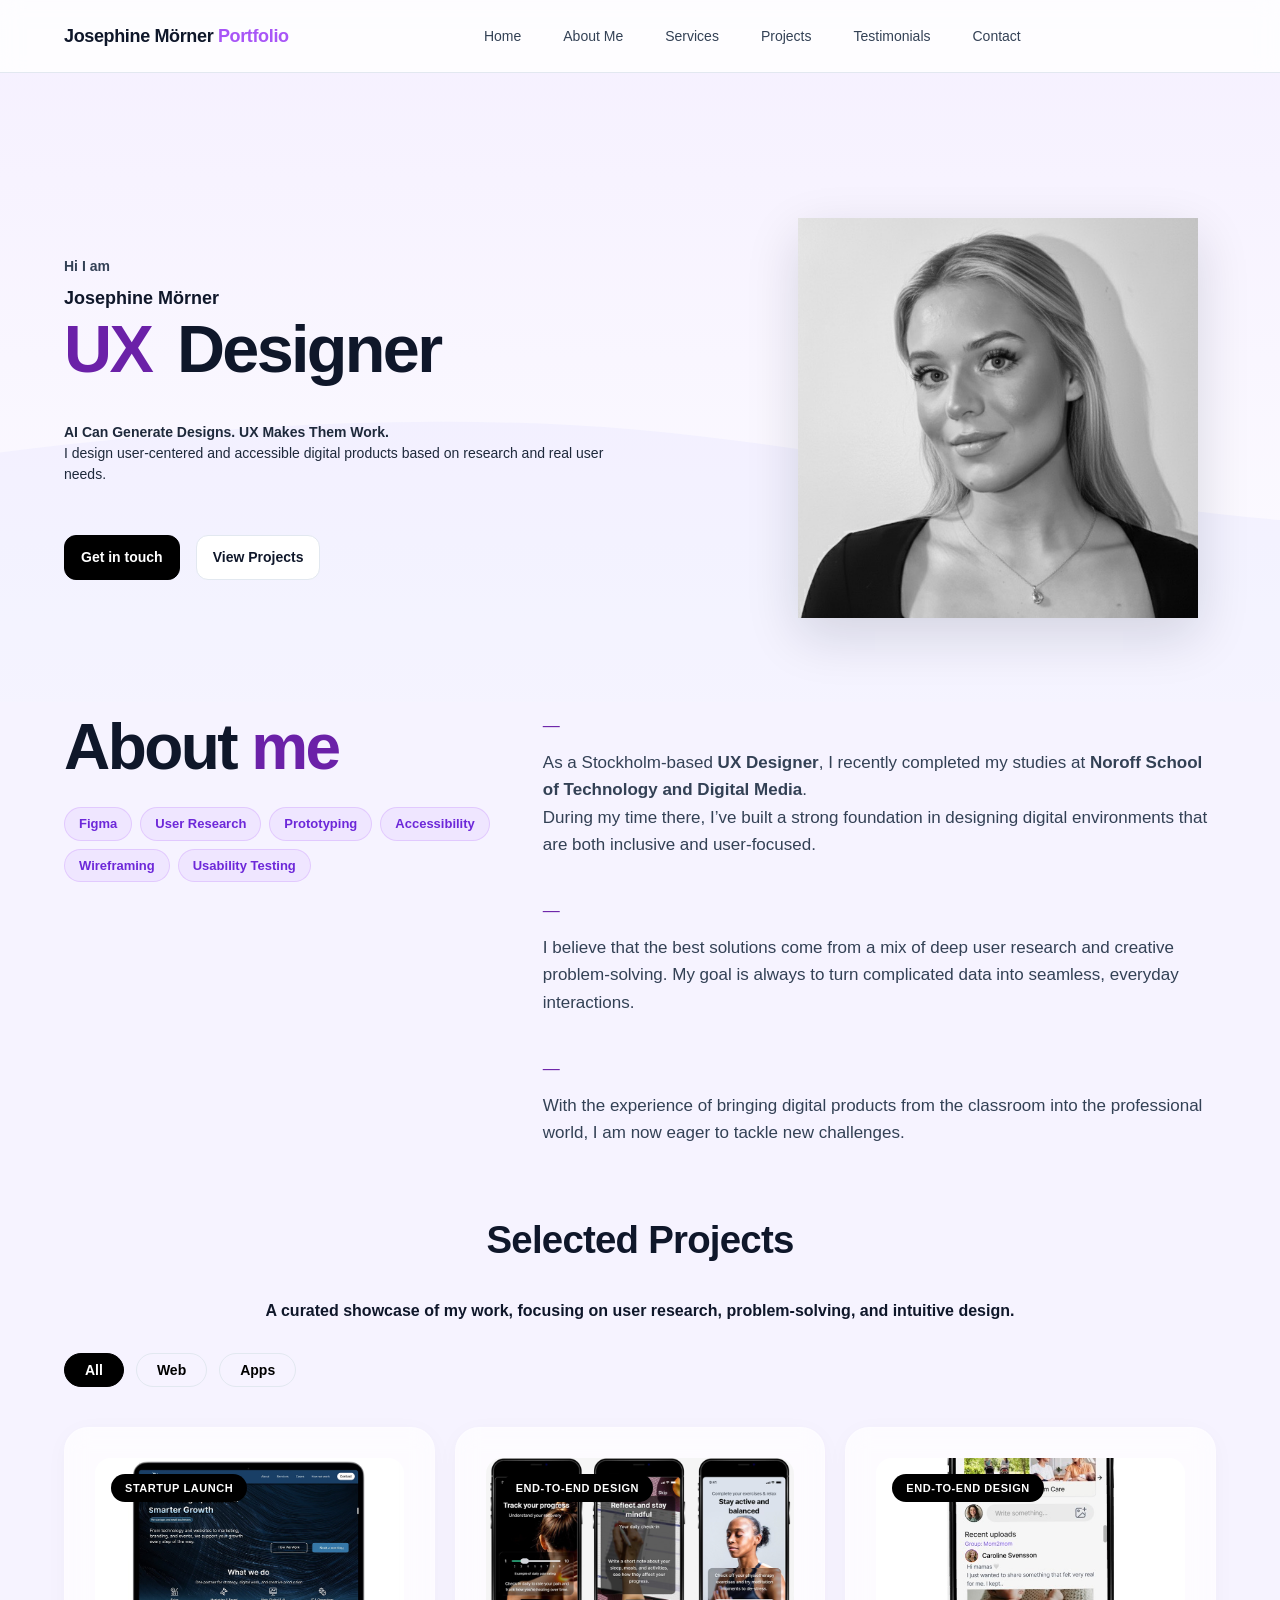
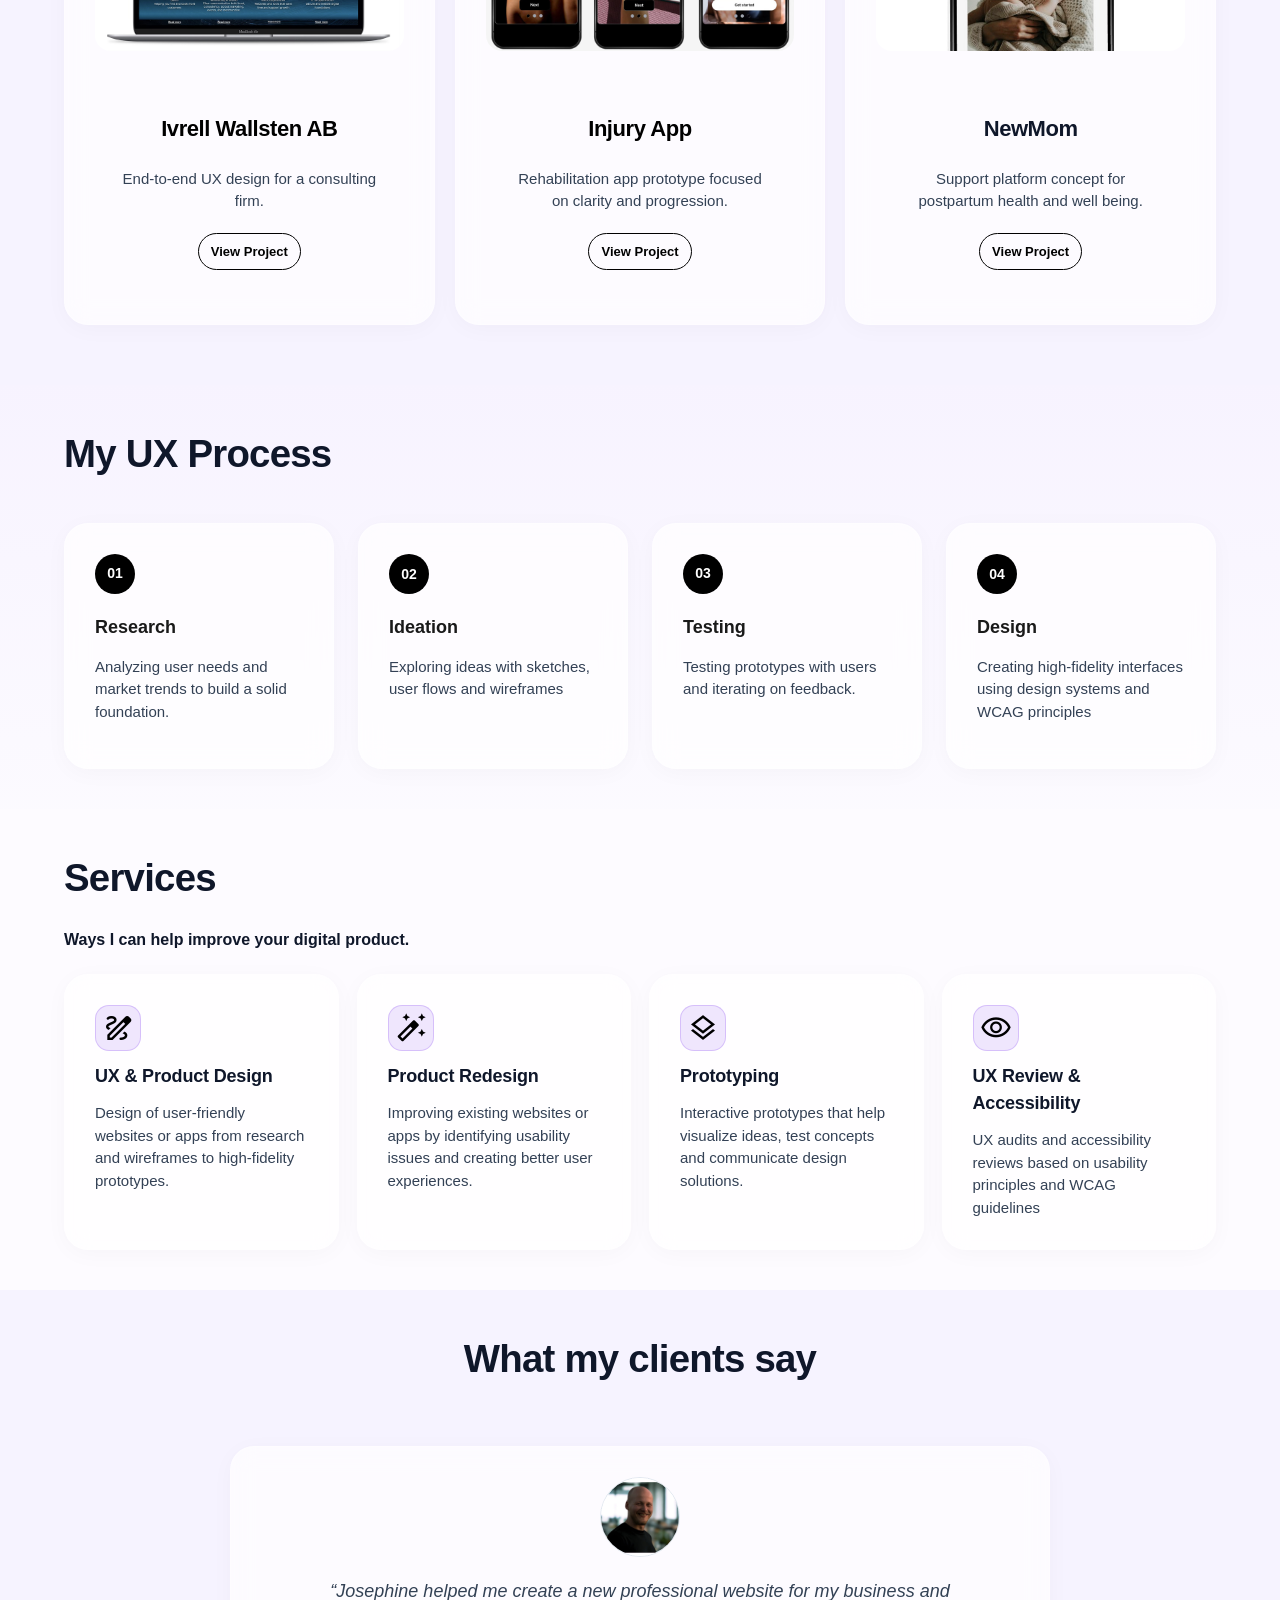
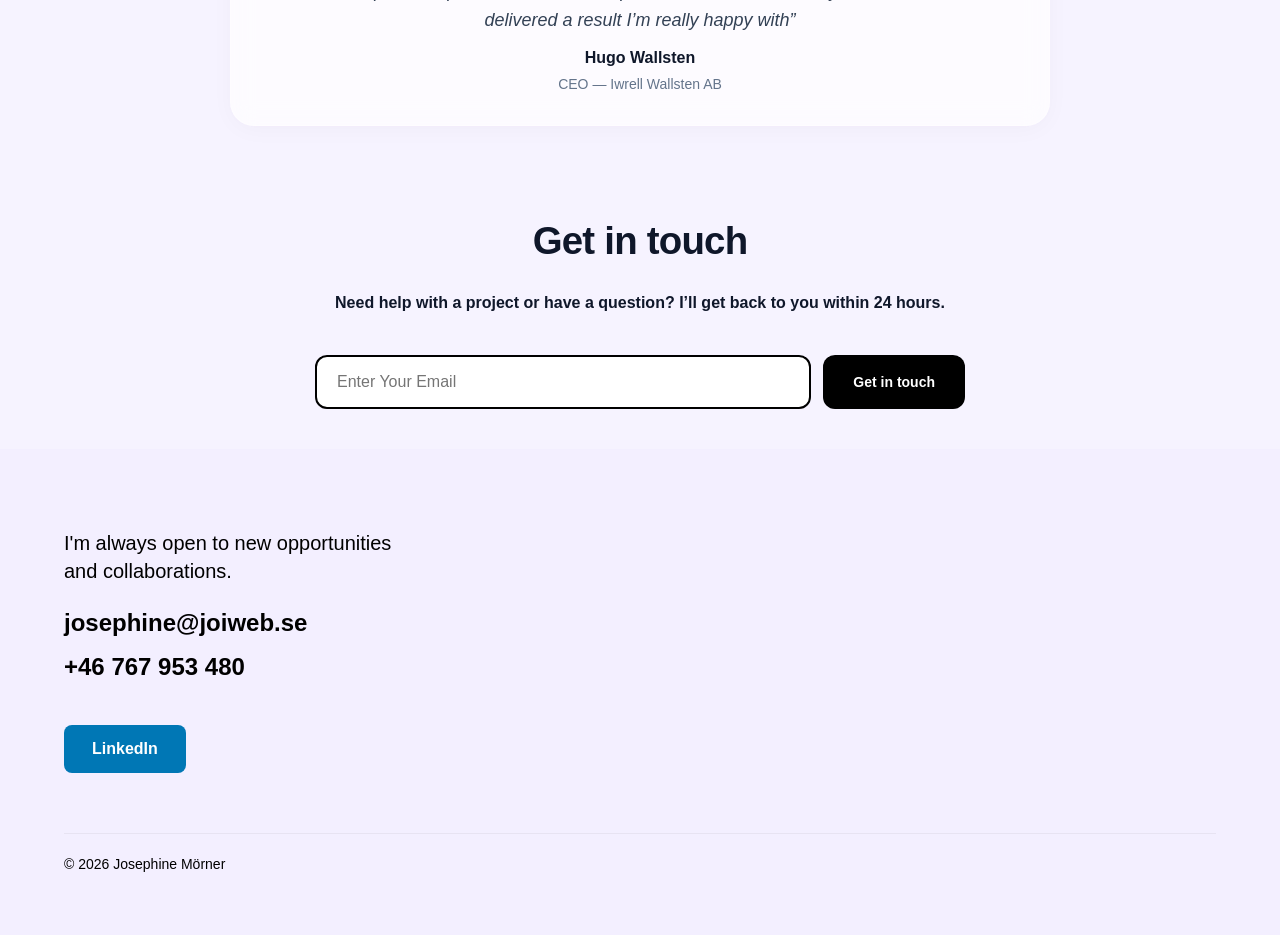
==== commit abefe8e3: "Fixade bildnamnet med rätt bokstav" ====
--- a/index.html
+++ b/index.html
@@ -111,7 +111,7 @@
         <aside class="hero-card" aria-label="Profilkort">
           <div class="avatar-wrap">
             <div class="avatar" aria-label="Profilbild">
-              <img src="Josephine.jpg" alt="Porträtt" />
+              <img src="josephine.jpg" alt="Porträtt" />
             </div>
           </div>
         </aside>
